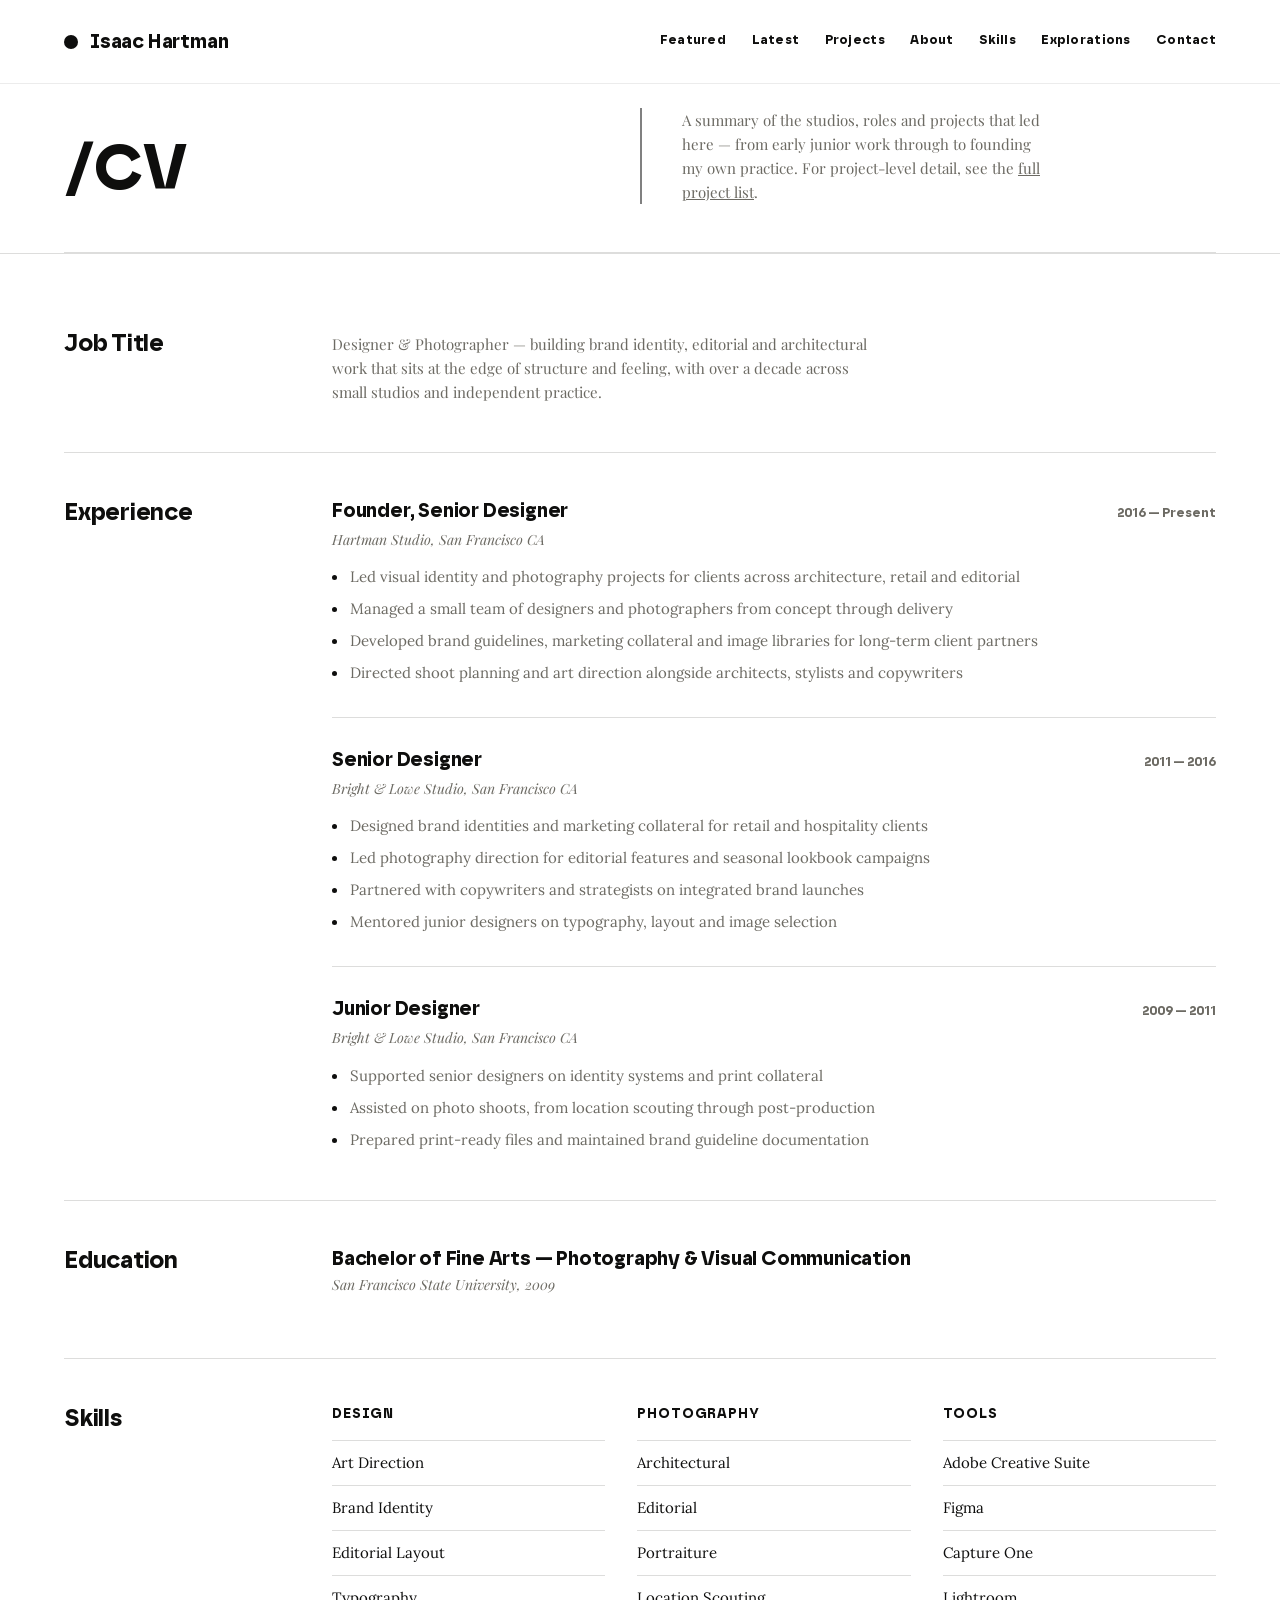
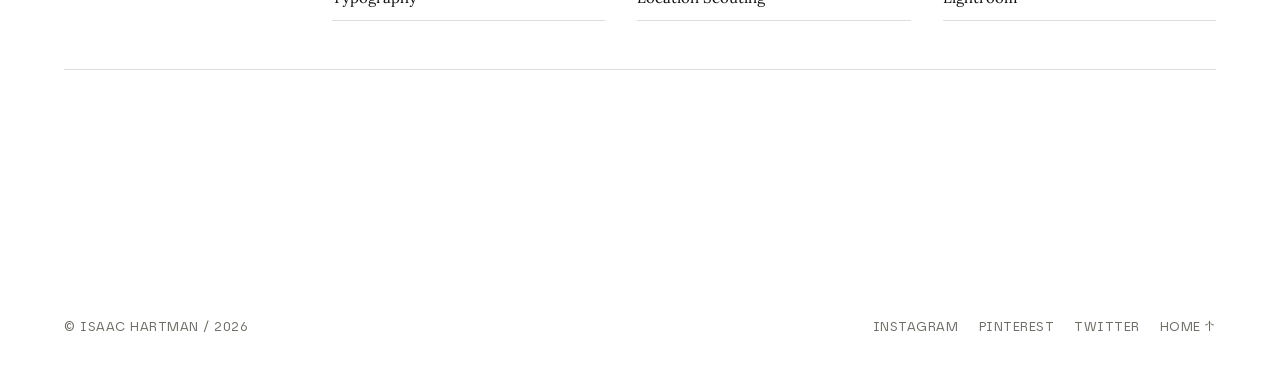
==== cv.html @ 75844e31 "Set paragraph text in Playfair Display Co-Authored-By: Claude Sonnet 5.5 <noreply@anthropic.com>" ====
<!DOCTYPE html>
<html lang="en">
<head>
<meta charset="UTF-8">
<meta name="viewport" content="width=device-width, initial-scale=1.0">
<title>CV — Isaac Hartman</title>
<meta name="description" content="Curriculum vitae of Isaac Hartman — designer & photographer.">

<!-- Body reader font: Lora (rounded classic serif) — see README to swap -->
<link rel="preconnect" href="https://fonts.googleapis.com">
<link rel="preconnect" href="https://fonts.gstatic.com" crossorigin>
<link href="https://fonts.googleapis.com/css2?family=Lora:ital,wght@0,400;0,500;0,600;1,400&family=Playfair+Display:ital,wght@0,400;0,500;0,600;0,700;1,400&display=swap" rel="stylesheet">

<link rel="stylesheet" href="css/style.css">
</head>
<body>

<!-- Cursor dot -->
<div class="cursor-dot" id="cursorDot"><span class="cursor-dot-inner"></span></div>

<!-- ============ NAV ============ -->
<header class="glass-nav" id="siteNav">
  <div class="nav-inner">
    <a href="index.html" class="nav-logo" id="navLogo" aria-label="Back to home">
      <span class="logo-mark" aria-hidden="true"></span>
      <span class="logo-state">
        <span class="logo-word" id="logoWord">Isaac Hartman</span>
        <span class="logo-section" id="logoSection" aria-hidden="true"></span>
      </span>
    </a>

    <button class="nav-toggle" id="navToggle" aria-label="Toggle menu" aria-expanded="false">
      <span></span><span></span><span></span>
    </button>

    <nav class="nav-links" id="navLinks">
      <a href="index.html#featured" class="nav-link">Featured</a>
      <a href="index.html#latest" class="nav-link">Latest</a>
      <a href="projects.html" class="nav-link">Projects</a>
      <a href="index.html#about" class="nav-link">About</a>
      <a href="index.html#skills" class="nav-link">Skills</a>
      <a href="index.html#explorations" class="nav-link">Explorations</a>
      <a href="#" class="nav-link nav-contact contact-trigger" id="contactTrigger">Contact</a>
    </nav>
  </div>
</header>

<main>

  <!-- ============ PAGE HEADER ============ -->
  <section class="section cv-header">
    <div class="projects-header-grid">
      <h1 class="reveal" style="--i:0">/CV</h1>
      <p class="reveal" style="--i:1">A summary of the studios, roles and projects that led here — from early junior work through to founding my own practice. For project-level detail, see the <a href="projects.html" style="text-decoration:underline;">full project list</a>.</p>
    </div>
  </section>

  <!-- ============ CV ROWS ============ -->
  <section class="section cv-list">

    <div class="cv-row reveal" style="--i:0">
      <h2 class="cv-row-label">Job Title</h2>
      <div class="cv-row-content">
        <p>Designer &amp; Photographer — building brand identity, editorial and architectural work that sits at the edge of structure and feeling, with over a decade across small studios and independent practice.</p>
      </div>
    </div>

    <div class="cv-row reveal" style="--i:1">
      <h2 class="cv-row-label">Experience</h2>
      <div class="cv-row-content">

        <div class="cv-job">
          <div class="cv-job-head">
            <h3>Founder, Senior Designer</h3>
            <span class="cv-job-date">2016 — Present</span>
          </div>
          <p class="cv-job-company">Hartman Studio, San Francisco CA</p>
          <ul class="cv-job-points">
            <li>Led visual identity and photography projects for clients across architecture, retail and editorial</li>
            <li>Managed a small team of designers and photographers from concept through delivery</li>
            <li>Developed brand guidelines, marketing collateral and image libraries for long-term client partners</li>
            <li>Directed shoot planning and art direction alongside architects, stylists and copywriters</li>
          </ul>
        </div>

        <div class="cv-job">
          <div class="cv-job-head">
            <h3>Senior Designer</h3>
            <span class="cv-job-date">2011 — 2016</span>
          </div>
          <p class="cv-job-company">Bright &amp; Lowe Studio, San Francisco CA</p>
          <ul class="cv-job-points">
            <li>Designed brand identities and marketing collateral for retail and hospitality clients</li>
            <li>Led photography direction for editorial features and seasonal lookbook campaigns</li>
            <li>Partnered with copywriters and strategists on integrated brand launches</li>
            <li>Mentored junior designers on typography, layout and image selection</li>
          </ul>
        </div>

        <div class="cv-job">
          <div class="cv-job-head">
            <h3>Junior Designer</h3>
            <span class="cv-job-date">2009 — 2011</span>
          </div>
          <p class="cv-job-company">Bright &amp; Lowe Studio, San Francisco CA</p>
          <ul class="cv-job-points">
            <li>Supported senior designers on identity systems and print collateral</li>
            <li>Assisted on photo shoots, from location scouting through post-production</li>
            <li>Prepared print-ready files and maintained brand guideline documentation</li>
          </ul>
        </div>

      </div>
    </div>

    <div class="cv-row reveal" style="--i:2">
      <h2 class="cv-row-label">Education</h2>
      <div class="cv-row-content">
        <div class="cv-edu">
          <h3>Bachelor of Fine Arts — Photography &amp; Visual Communication</h3>
          <p class="cv-job-company">San Francisco State University, 2009</p>
        </div>
      </div>
    </div>

    <div class="cv-row reveal" style="--i:3">
      <h2 class="cv-row-label">Skills</h2>
      <div class="cv-row-content">
        <div class="cv-skills-grid">
          <div class="skill-group">
            <h4>Design</h4>
            <ul class="skill-tags">
              <li>Art Direction</li>
              <li>Brand Identity</li>
              <li>Editorial Layout</li>
              <li>Typography</li>
            </ul>
          </div>
          <div class="skill-group">
            <h4>Photography</h4>
            <ul class="skill-tags">
              <li>Architectural</li>
              <li>Editorial</li>
              <li>Portraiture</li>
              <li>Location Scouting</li>
            </ul>
          </div>
          <div class="skill-group">
            <h4>Tools</h4>
            <ul class="skill-tags">
              <li>Adobe Creative Suite</li>
              <li>Figma</li>
              <li>Capture One</li>
              <li>Lightroom</li>
            </ul>
          </div>
        </div>
      </div>
    </div>

  </section>

</main>

<!-- ============ FOOTER ============ -->
<footer class="site-footer">
  <div class="footer-row">
    <span>© Isaac Hartman / 2026</span>
    <div class="footer-links">
      <a href="#" target="_blank" rel="noopener">Instagram</a>
      <a href="#" target="_blank" rel="noopener">Pinterest</a>
      <a href="#" target="_blank" rel="noopener">Twitter</a>
      <a href="index.html">Home ↑</a>
    </div>
  </div>
</footer>

<!-- ============ CONTACT MODAL ============ -->
<div class="modal-overlay" id="contactModal" aria-hidden="true">
  <div class="modal" role="dialog" aria-modal="true" aria-labelledby="contactModalTitle">
    <button class="modal-close" id="contactModalClose" aria-label="Close contact form">×</button>
    <p class="tag">Contact</p>
    <h2 id="contactModalTitle">Let's start something.</h2>
    <form id="contactForm" action="#" method="post">
      <div class="form-row">
        <label for="cf-name">Name</label>
        <input type="text" id="cf-name" name="name" required>
      </div>
      <div class="form-row">
        <label for="cf-email">Email</label>
        <input type="email" id="cf-email" name="email" required>
      </div>
      <div class="form-row">
        <label for="cf-message">Message</label>
        <textarea id="cf-message" name="message" rows="4" required></textarea>
      </div>
      <button type="submit" class="btn btn-primary btn-full">Send Message</button>
      <p class="form-note" id="formNote"></p>
    </form>
  </div>
</div>

<!-- ============ PROJECT LIGHTBOX MODAL ============ -->
<div class="modal-overlay" id="projectModal" aria-hidden="true">
  <div class="modal modal-project" role="dialog" aria-modal="true" aria-labelledby="projectModalTitle">
    <button class="modal-close" id="projectModalClose" aria-label="Close project view">×</button>
    <div class="modal-project-grid">
      <div class="modal-project-media">
        <img id="pmImage" src="" alt="">
      </div>
      <div class="modal-project-info">
        <h2 id="projectModalTitle"></h2>
        <p class="tag">Info</p>
        <p><strong>Project Date:</strong> <span id="pmDate"></span></p>
        <p><strong>Category:</strong> <span id="pmCategory"></span></p>
        <p class="tag">Description</p>
        <p id="pmDescription"></p>
        <p class="tag" id="pmDeliverablesTag">Deliverables</p>
        <ul id="pmDeliverables"></ul>
      </div>
    </div>
  </div>
</div>

<script src="js/main.js"></script>
</body>
</html>
---- css/style.css ----
/* =========================================================
   FONTS
   ---------------------------------------------------------
   Heading font: Safiro (assets/fonts/) — five static weights,
   each with an italic. Body font: Lora (Google Fonts) — a
   rounded classic serif built for long-form reading. Swap the
   <link> in index.html and the --font-body variable below if
   you'd rather use something else (Source Serif 4, Fraunces,
   Spectral, etc.)
   ========================================================= */

@font-face {
  font-family: 'Safiro';
  src: url('../assets/fonts/safiro-regular-webfont.woff2') format('woff2'),
       url('../assets/fonts/safiro-regular-webfont.woff') format('woff');
  font-weight: 400;
  font-style: normal;
  font-display: swap;
}
@font-face {
  font-family: 'Safiro';
  src: url('../assets/fonts/safiro-regularitalic-webfont.woff2') format('woff2'),
       url('../assets/fonts/safiro-regularitalic-webfont.woff') format('woff');
  font-weight: 400;
  font-style: italic;
  font-display: swap;
}
@font-face {
  font-family: 'Safiro';
  src: url('../assets/fonts/safiro-medium-webfont.woff2') format('woff2'),
       url('../assets/fonts/safiro-medium-webfont.woff') format('woff');
  font-weight: 500;
  font-style: normal;
  font-display: swap;
}
@font-face {
  font-family: 'Safiro';
  src: url('../assets/fonts/safiro-mediumitalic-webfont.woff2') format('woff2'),
       url('../assets/fonts/safiro-mediumitalic-webfont.woff') format('woff');
  font-weight: 500;
  font-style: italic;
  font-display: swap;
}
@font-face {
  font-family: 'Safiro';
  src: url('../assets/fonts/safiro-semibold-webfont.woff2') format('woff2'),
       url('../assets/fonts/safiro-semibold-webfont.woff') format('woff');
  font-weight: 600;
  font-style: normal;
  font-display: swap;
}
@font-face {
  font-family: 'Safiro';
  src: url('../assets/fonts/safiro-semibolditalic-webfont.woff2') format('woff2'),
       url('../assets/fonts/safiro-semibolditalic-webfont.woff') format('woff');
  font-weight: 600;
  font-style: italic;
  font-display: swap;
}
@font-face {
  font-family: 'Safiro';
  src: url('../assets/fonts/safiro-bold-webfont.woff2') format('woff2'),
       url('../assets/fonts/safiro-bold-webfont.woff') format('woff');
  font-weight: 700;
  font-style: normal;
  font-display: swap;
}
@font-face {
  font-family: 'Safiro';
  src: url('../assets/fonts/safiro-bolditalic-webfont.woff2') format('woff2'),
       url('../assets/fonts/safiro-bolditalic-webfont.woff') format('woff');
  font-weight: 700;
  font-style: italic;
  font-display: swap;
}

:root {
  --font-head: 'Safiro', 'Helvetica Neue', Helvetica, Arial, sans-serif;
  --font-body: 'Lora', Georgia, 'Times New Roman', serif;
  --font-p: 'Playfair Display', Georgia, 'Times New Roman', serif;

  --ink: #0e0e0d;
  --paper: #ffffff;
  --paper-2: #ffffff;
  --line: rgba(14, 14, 13, 0.14);
  --line-strong: rgba(14, 14, 13, 0.35);
  --muted: #6c6a63;

  --nav-h: 84px;
  --ease: cubic-bezier(0.65, 0, 0.35, 1);
  --ease-reveal: cubic-bezier(0.16, 1, 0.3, 1); /* slow, decelerated settle */
  --gutter: clamp(20px, 5vw, 64px);

  color-scheme: light;
}

/* =========================================================
   RESET
   ========================================================= */
* { box-sizing: border-box; }
html { scroll-behavior: auto; } /* JS drives smooth-scroll easing */
body {
  margin: 0;
  overflow-x: hidden; /* guards against the full-bleed section dividers below */
  background: var(--paper);
  color: var(--ink);
  font-family: var(--font-body);
  font-size: 17px;
  line-height: 1.6;
  -webkit-font-smoothing: antialiased;
}
img { display: block; max-width: 100%; height: auto; }
a { color: inherit; text-decoration: none; }
ul { margin: 0; padding: 0; list-style: none; }
h1, h2, h3, h4, h5, h6 {
  font-family: var(--font-head);
  font-weight: 700;
  letter-spacing: -0.01em;
  line-height: 1.05;
  margin: 0;
  text-wrap: balance;
}
p { margin: 0; }
/* Every paragraph reads in Playfair Display, including the small uppercase label paragraphs. */
p, p.meta, p.tag, .modal-project-info p strong { font-family: var(--font-p); }
button { font-family: inherit; cursor: pointer; }
input, textarea { font-family: var(--font-body); }

.section {
  padding: 30px var(--gutter) clamp(64px, 10vw, 140px);
  max-width: 1400px;
  margin: 0 auto;
}
.section-head { margin-bottom: clamp(28px, 4vw, 48px); }

/* Homepage sections are separated by a full-width hairline (same color and
   weight as the rules between projects on projects.html), drawn by a
   viewport-wide pseudo-element so it lines up with the full-bleed section
   backgrounds. Scoped to .home so inner pages keep their own spacing. */
.home main > .section:not(#hero) {
  position: relative;
  padding-top: clamp(40px, 5vw, 64px);
}
.home .site-footer { position: relative; }
.home main > .section:not(#hero)::before,
.home .site-footer::before {
  content: '';
  position: absolute;
  top: 0;
  left: 50%;
  width: 100vw;
  height: 0;
  transform: translateX(-50%);
  border-top: 1px solid var(--line);
}

/* Grey bands (Featured, About, Explorations) — full-bleed behind the column. */
#featured::after, #about::after, #explorations::after {
  content: '';
  position: absolute;
  top: 0; bottom: 0;
  left: 50%;
  width: 100vw;
  transform: translateX(-50%);
  background: #f1f1f1;
  z-index: -1;
}

.tag {
  display: inline-block;
  font-family: var(--font-head);
  font-size: 11px;
  font-weight: 700;
  letter-spacing: 0.08em;
  text-transform: uppercase;
  background: var(--ink);
  color: var(--paper);
  padding: 5px 10px;
}

.eyebrow {
  font-family: var(--font-head);
  font-size: 12px;
  font-weight: 700;
  letter-spacing: 0.12em;
  text-transform: uppercase;
  opacity: 0.85;
}

.meta { font-size: 13px; text-transform: uppercase; letter-spacing: 0.06em; color: var(--muted); font-family: var(--font-head); font-weight: 700; margin-bottom: 10px; }

hr, .rule { border: none; border-top: 1px solid var(--line); }

/* =========================================================
   BUTTONS
   ========================================================= */
.btn {
  display: inline-flex;
  align-items: center;
  justify-content: center;
  gap: 8px;
  padding: 14px 26px;
  font-family: var(--font-head);
  font-size: 13px;
  font-weight: 700;
  letter-spacing: 0.06em;
  text-transform: uppercase;
  border: 1px solid var(--ink);
  transition: background 0.3s var(--ease), color 0.3s var(--ease), border-color 0.3s var(--ease);
}
.btn-primary { background: var(--ink); color: var(--paper); }
.btn-primary:hover { background: transparent; color: var(--ink); }
.btn-outline { background: transparent; color: var(--ink); }
.btn-outline:hover { background: var(--ink); color: var(--paper); }
.btn-full { width: 100%; margin-top: 20px; }

/* =========================================================
   CURSOR DOT
   ---------------------------------------------------------
   Tracks the pointer 1:1 (no lag/trail) over any .hover-img
   element. Position lives on the outer element (no transition,
   so it never lags); the fade/scale-in on activation lives on
   the inner element so it doesn't touch position tracking.
   ========================================================= */
.cursor-dot {
  position: fixed;
  top: 0; left: 0;
  width: 0; height: 0;
  pointer-events: none;
  z-index: 9999;
}
.cursor-dot-inner {
  position: absolute;
  top: -15px; left: -15px;
  width: 30px; height: 30px;
  border-radius: 50%;
  background: rgba(14, 14, 13, 0.85);
  opacity: 0;
  transform: scale(0.6);
  transition: opacity 0.2s var(--ease), transform 0.2s var(--ease);
}
.cursor-dot.active .cursor-dot-inner { opacity: 1; transform: scale(1); }
.cursor-trail-dot {
  position: fixed;
  top: -15px; left: -15px;
  width: 30px; height: 30px;
  border-radius: 50%;
  background: rgb(14, 14, 13);
  opacity: 0;
  pointer-events: none;
  z-index: 9998;
  transition: opacity 0.25s var(--ease);
}
@media (hover: none) { .cursor-dot, .cursor-trail-dot { display: none; } }

/* =========================================================
   SCROLL REVEAL
   ---------------------------------------------------------
   A soft fade + slide-up applied to content as it enters the
   viewport (see the IntersectionObserver in main.js). Kept
   slow and understated on purpose — a quick snap reads cheap,
   a slow settle reads considered. Elements carry an --i custom
   property in their HTML (0, 1, 2…) to stagger siblings within
   the same group; plain elements just default to 0.
   ========================================================= */
.reveal {
  opacity: 0;
  transform: translateY(32px);
  transition: opacity 1s var(--ease-reveal), transform 1s var(--ease-reveal);
  transition-delay: calc(var(--i, 0) * 110ms);
  will-change: opacity, transform;
}
.reveal.is-visible { opacity: 1; transform: translateY(0); }

@media (prefers-reduced-motion: reduce) {
  .reveal { opacity: 1; transform: none; transition: none; }
}

/* =========================================================
   MONOTONE -> COLOR IMAGE HOVER
   ========================================================= */
.hover-img { position: relative; overflow: hidden; cursor: none; }
.hover-img img {
  width: 100%; height: 100%;
  object-fit: cover;
  filter: grayscale(1) contrast(1.02);
  transform: scale(1.001);
  transition: filter 0.6s var(--ease), transform 0.6s var(--ease);
}
.hover-img:hover img { filter: grayscale(0); transform: scale(1.04); }
/* Touch screens have no hover: an image turns to color while it sits in the
   middle band of the screen (.in-view is toggled by main.js). */
@media (hover: none) {
  .hover-img { cursor: auto; }
  .hover-img.in-view img { filter: grayscale(0); transform: scale(1.04); }
}

/* =========================================================
   NAV — glassy / blurred
   ========================================================= */
.glass-nav {
  position: fixed;
  top: 0; left: 0; right: 0;
  z-index: 1000;
  height: var(--nav-h);
  background: rgba(255, 255, 255, 0.7);
  backdrop-filter: blur(14px) saturate(160%);
  -webkit-backdrop-filter: blur(14px) saturate(160%);
  border-bottom: 1px solid rgba(14, 14, 13, 0.08);
}
.nav-inner {
  max-width: 1400px;
  margin: 0 auto;
  height: 100%;
  padding: 0 var(--gutter);
  display: flex;
  align-items: center;
  justify-content: space-between;
  gap: 24px;
}

.nav-logo { display: flex; align-items: center; gap: 12px; flex-shrink: 0; }
.logo-mark {
  width: 14px; height: 14px;
  border-radius: 50%;
  background: currentColor;
  flex-shrink: 0;
}
.logo-state { display: grid; height: 20px; overflow: hidden; min-width: 150px; }
.logo-word, .logo-section {
  grid-area: 1 / 1;
  white-space: nowrap;
  font-family: var(--font-head);
  font-weight: 700;
  font-size: 20px;
  line-height: 20px;
  letter-spacing: -0.01em;
  transition: transform 0.5s var(--ease), opacity 0.5s var(--ease);
}
.logo-section { transform: translateY(100%); opacity: 0; }
.logo-word.is-hidden { transform: translateY(-100%); opacity: 0; }
.logo-section.is-visible { transform: translateY(0); opacity: 1; }

.nav-links { display: flex; align-items: center; gap: clamp(16px, 2vw, 30px); }
.nav-link {
  font-family: var(--font-head);
  font-size: 13px;
  font-weight: 700;
  letter-spacing: 0.02em;
  position: relative;
  padding: 4px 0;
}
.nav-link::after {
  content: '';
  position: absolute;
  left: 0; bottom: -2px;
  width: 100%; height: 1px;
  background: currentColor;
  transform: scaleX(0);
  transform-origin: right;
  transition: transform 0.35s var(--ease);
}
.nav-link:hover::after { transform: scaleX(1); transform-origin: left; }

.nav-toggle {
  display: none;
  flex-direction: column;
  gap: 5px;
  background: none;
  border: none;
  padding: 8px;
}
.nav-toggle span { width: 22px; height: 2px; background: currentColor; transition: transform 0.3s var(--ease), opacity 0.3s var(--ease); }

/* =========================================================
   HERO
   ========================================================= */
.hero {
  padding-top: calc(var(--nav-h) + 24px);
  padding-bottom: 0;
  margin-bottom: 80px;
}
.hero-head {
  display: grid;
  grid-template-columns: 1fr 1fr;
  gap: 24px 0;
  align-items: start;
  margin-bottom: clamp(12px, 1.6vw, 20px);
}
.hero-title {
  font-size: clamp(2.6rem, 6vw, 5.5rem);
  line-height: 0.95;
  letter-spacing: -0.03em;
  margin-top: 10px;
}
.hero-intro { padding-top: clamp(12px, 2.4vw, 36px); }
.hero-sub {
  padding-left: 40px;
  color: var(--muted);
  font-size: 15px;
  max-width: 46ch;
  border-left: 2px solid gray;
}
.hero-figure { height: 470px; }

/* =========================================================
   FEATURED PROJECT
   ========================================================= */
.featured-card {
  display: grid;
  grid-template-columns: 1.1fr 1fr;
  gap: clamp(24px, 4vw, 56px);
  align-items: center;
}
.featured-media { aspect-ratio: 4 / 3; }
.featured-info h3 { font-size: clamp(1.4rem, 2.4vw, 2rem); font-weight: 600; line-height: 1.3; margin-bottom: 20px; }
.featured-copy { color: var(--muted); font-size: 15px; max-width: 46ch; margin-bottom: 24px; }
.link-arrow { font-family: var(--font-head); font-weight: 700; font-size: 13px; letter-spacing: 0.03em; }

/* =========================================================
   LATEST PROJECTS
   ========================================================= */
.project-list { border-top: 1px solid var(--line); }
.project-row {
  display: grid;
  grid-template-columns: 200px 1fr auto;
  align-items: center;
  gap: 20px;
  padding: 22px 0;
  border-bottom: 1px solid var(--line);
  transition: padding-left 0.35s var(--ease);
}
.project-row:hover { padding-left: 12px; }
.project-thumb { width: 200px; aspect-ratio: 4/3; }
.project-name { font-family: var(--font-head); font-size: clamp(1.4rem, 3vw, 2.1rem); font-weight: 700; }
.project-meta { display: flex; flex-direction: column; align-items: flex-end; gap: 2px; text-align: right; }
.project-cat { font-family: var(--font-head); font-size: 11px; text-transform: uppercase; letter-spacing: 0.06em; color: var(--muted); }
.project-date { font-family: var(--font-head); font-weight: 700; font-size: 14px; }

/* =========================================================
   ALL PROJECTS PAGE (projects.html)
   ========================================================= */
.projects-header {
  /* This is the first section on a hero-less page, so — unlike every
     other section, which either follows the hero or scrolls past a
     fixed nav that's already been cleared — it needs its own top
     clearance against the fixed nav instead of the shared .section
     top padding. */
  padding-top: calc(var(--nav-h) + 24px);
  padding-bottom: 0;
}
.projects-header-grid {
  display: grid;
  grid-template-columns: 1fr 1fr;
  align-items: end;
  gap: 20px 0;
  border-bottom: 1px solid var(--line);
  padding-bottom: clamp(28px, 4vw, 48px);
}
.projects-header-grid h1 {
  font-size: clamp(2.4rem, 6vw, 4rem);
}
.projects-header-grid p {
  padding-left: 40px;
  color: var(--muted);
  font-size: 15px;
  max-width: 46ch;
  border-left: 2px solid gray;
}

.project-entry {
  display: block;
  padding: clamp(28px, 4vw, 48px) 0;
  border-bottom: 1px solid var(--line);
}
.project-entry:first-of-type { padding-top: clamp(28px, 4vw, 48px); }
.project-entry-head {
  display: flex;
  justify-content: space-between;
  align-items: baseline;
  gap: 24px;
  margin-bottom: 24px;
}
.project-entry-title { font-size: clamp(1.8rem, 4vw, 3rem); }
.project-entry-media { height: 540px; }

/* =========================================================
   ABOUT
   ========================================================= */
.about-grid {
  display: flex;
  flex-direction: column;
  gap: clamp(28px, 4vw, 48px);
  border-top: 1px solid var(--line);
  padding-top: clamp(28px, 4vw, 48px);
}
/* Top row (headline + photo) and bottom row (the two paragraphs) are
   independent layouts on purpose — the photo's fixed width must not
   dictate how the paragraph columns below are split. */
.about-top {
  display: flex;
  align-items: flex-start;
  gap: 48px;
}
.about-intro { flex: 1; }
.about-intro h3 {
  font-family: var(--font-head);
  font-weight: 600;
  font-size: clamp(1.4rem, 2.4vw, 2rem);
  line-height: 1.3;
  letter-spacing: -0.01em;
}
.about-photo { width: 200px; height: 150px; }
.about-photo img { width: 100%; height: 100%; object-fit: cover; filter: grayscale(1) contrast(1.02); }
.about-bottom {
  display: grid;
  grid-template-columns: 1fr 1fr;
  gap: 48px;
}
.about-copy p { color: var(--muted); font-size: 15px; }

/* =========================================================
   CREATIVE EXPLORATIONS
   ========================================================= */
.explorations-grid { display: grid; grid-template-columns: 1fr 320px; gap: 48px; align-items: center; }
.explore-gallery { display: grid; grid-template-columns: repeat(4, 1fr); gap: 10px; }
.explore-gallery > div { aspect-ratio: 3/4; }
.exploration-copy h3 { font-size: clamp(1.6rem, 3vw, 2.2rem); margin-bottom: 16px; }
.exploration-copy p { color: var(--muted); margin-bottom: 22px; }

/* =========================================================
   FAQ
   ========================================================= */
.faq-layout { display: grid; grid-template-columns: 320px 1fr; gap: 48px; border-top: 1px solid var(--line); padding-top: clamp(28px, 4vw, 48px); }
.faq-intro { font-size: clamp(1.2rem, 2vw, 1.5rem); font-weight: 500; }
.faq-item { border-bottom: 1px solid var(--line); padding: 20px 0; }
.faq-item summary {
  display: flex;
  justify-content: space-between;
  align-items: center;
  cursor: pointer;
  font-family: var(--font-head);
  font-weight: 700;
  font-size: 16px;
  list-style: none;
}
.faq-item summary::-webkit-details-marker { display: none; }
.faq-icon { position: relative; width: 16px; height: 16px; flex-shrink: 0; }
.faq-icon::before, .faq-icon::after { content: ''; position: absolute; background: var(--ink); top: 50%; left: 50%; transform: translate(-50%, -50%); }
.faq-icon::before { width: 14px; height: 1.5px; }
.faq-icon::after { width: 1.5px; height: 14px; transition: transform 0.3s var(--ease); }
.faq-item[open] .faq-icon::after { transform: translate(-50%, -50%) rotate(90deg) scaleY(0); }
.faq-item p { margin-top: 14px; color: var(--muted); max-width: 60ch; }

/* =========================================================
   SKILLS
   ========================================================= */
.skills-grid { display: grid; grid-template-columns: repeat(3, 1fr); gap: 32px; border-top: 1px solid var(--line); padding-top: clamp(28px, 4vw, 48px); }
.skill-group h4 { font-size: 14px; text-transform: uppercase; letter-spacing: 0.06em; margin-bottom: 18px; }
.skill-tags li {
  font-family: var(--font-body);
  font-size: 15px;
  padding: 10px 0;
  border-top: 1px solid var(--line);
}
.skill-tags li:last-child { border-bottom: 1px solid var(--line); }

/* =========================================================
   CV PAGE (cv.html)
   ========================================================= */
.projects-header, .cv-header { padding-top: calc(var(--nav-h) + 24px); padding-bottom: 0; }

.cv-list { border-top: 1px solid var(--line); }
.cv-row {
  display: grid;
  grid-template-columns: 220px 1fr;
  gap: 48px;
  padding: clamp(28px, 4vw, 48px) 0;
  border-bottom: 1px solid var(--line);
}
.cv-row-label { font-size: clamp(1.2rem, 2vw, 1.5rem); }
.cv-row-content > p { color: var(--muted); font-size: 15px; max-width: 60ch; }

.cv-job + .cv-job { margin-top: 32px; padding-top: 32px; border-top: 1px solid var(--line); }
.cv-job-head { display: flex; justify-content: space-between; align-items: baseline; gap: 16px; flex-wrap: wrap; }
.cv-job-head h3 { font-size: clamp(1.05rem, 1.6vw, 1.25rem); }
.cv-job-date { font-family: var(--font-head); font-weight: 700; font-size: 13px; color: var(--muted); white-space: nowrap; }
.cv-job-company { font-size: 14px; color: var(--muted); font-style: italic; margin: 4px 0 14px; }
.cv-job-points { display: flex; flex-direction: column; gap: 8px; }
.cv-job-points li { position: relative; padding-left: 18px; color: var(--muted); font-size: 15px; }
.cv-job-points li::before { content: ''; position: absolute; left: 0; top: 10px; width: 5px; height: 5px; border-radius: 50%; background: var(--ink); }

.cv-edu + .cv-edu { margin-top: 24px; }
.cv-edu h3 { font-size: clamp(1.05rem, 1.6vw, 1.25rem); margin-bottom: 4px; }

.cv-skills-grid { display: grid; grid-template-columns: repeat(3, 1fr); gap: 32px; }

/* =========================================================
   FOOTER
   ========================================================= */
.site-footer { padding: clamp(60px, 10vw, 120px) var(--gutter) 40px; max-width: 1400px; margin: 0 auto; }
.footer-email {
  display: block;
  font-family: var(--font-head);
  font-weight: 700;
  font-size: clamp(1.8rem, 7.2vw, 4.5rem); /* 10% smaller than the previous clamp(2rem, 8vw, 5rem) */
  letter-spacing: -0.02em;
  border-top: 1px solid var(--line);
  border-bottom: 1px solid var(--line);
  padding: 0.3em 0;
  margin-bottom: 24px;
  word-break: break-word;
}
.footer-row { display: flex; justify-content: space-between; align-items: center; flex-wrap: wrap; gap: 12px; font-size: 13px; color: var(--muted); font-family: var(--font-head); text-transform: uppercase; letter-spacing: 0.04em; }
.footer-links { display: flex; gap: 20px; }
.footer-links a:hover { color: var(--ink); }

/* =========================================================
   MODALS
   ========================================================= */
.modal-overlay {
  position: fixed; inset: 0;
  z-index: 2000;
  background: rgba(14, 14, 13, 0.55);
  backdrop-filter: blur(6px);
  -webkit-backdrop-filter: blur(6px);
  display: flex;
  align-items: center;
  justify-content: center;
  padding: 24px;
  opacity: 0;
  pointer-events: none;
  transition: opacity 0.35s var(--ease);
}
.modal-overlay.is-open { opacity: 1; pointer-events: auto; }
.modal {
  position: relative;
  background: var(--paper-2);
  width: 100%;
  max-width: 480px;
  max-height: 88vh;
  overflow-y: auto;
  padding: clamp(28px, 5vw, 44px);
  transform: translateY(24px) scale(0.98);
  transition: transform 0.4s var(--ease);
}
.modal-overlay.is-open .modal { transform: translateY(0) scale(1); }
.modal h2 { font-size: clamp(1.6rem, 3vw, 2.1rem); margin: 10px 0 24px; }
.modal-close {
  position: absolute; top: 18px; right: 18px;
  width: 36px; height: 36px;
  border: 1px solid var(--line-strong);
  background: transparent;
  font-size: 20px;
  line-height: 1;
  display: flex; align-items: center; justify-content: center;
  transition: background 0.25s var(--ease), color 0.25s var(--ease);
}
.modal-close:hover { background: var(--ink); color: var(--paper); }

.form-row { margin-bottom: 18px; }
.form-row label { display: block; font-family: var(--font-head); font-size: 12px; font-weight: 700; text-transform: uppercase; letter-spacing: 0.06em; margin-bottom: 8px; }
.form-row input, .form-row textarea {
  width: 100%;
  border: none;
  border-bottom: 1px solid var(--line-strong);
  background: transparent;
  padding: 10px 2px;
  font-size: 15px;
  resize: vertical;
  transition: border-color 0.25s var(--ease);
}
.form-row input:focus, .form-row textarea:focus { outline: none; border-color: var(--ink); }
.hp { position: absolute; left: -9999px; }
.form-note { margin-top: 14px; font-size: 13px; color: var(--muted); min-height: 1.2em; }

.modal-project { max-width: 920px; padding: 0; }
.modal-project-grid { display: grid; grid-template-columns: 1.2fr 1fr; }
.modal-project-media { aspect-ratio: 4/3; overflow: hidden; }
.modal-project-media img { width: 100%; height: 100%; object-fit: cover; }
.modal-project-info { padding: clamp(28px, 4vw, 44px); }
.modal-project-info h2 { margin-bottom: 22px; }
.modal-project-info .tag { margin-top: 20px; margin-bottom: 10px; }
.modal-project-info .tag:first-of-type { margin-top: 0; }
.modal-project-info p { color: var(--muted); font-size: 15px; }
.modal-project-info strong { color: var(--ink); font-family: var(--font-head); font-weight: 700; font-size: 13px; text-transform: uppercase; letter-spacing: 0.03em; }
.modal-project-info ul { margin-top: 6px; }
.modal-project-info ul li { padding: 6px 0; border-top: 1px solid var(--line); color: var(--muted); font-size: 15px; }
.modal-project-info ul li:last-child { border-bottom: 1px solid var(--line); }

/* =========================================================
   RESPONSIVE
   ========================================================= */
@media (max-width: 900px) {
  .featured-card { grid-template-columns: 1fr; }
  .about-top { flex-direction: column-reverse; gap: 24px; }
  .about-photo { width: 140px; }
  .about-bottom { grid-template-columns: 1fr; gap: 24px; }
  .explorations-grid { grid-template-columns: 1fr; }
  .explore-gallery { grid-template-columns: repeat(4, 1fr); }
  .faq-layout { grid-template-columns: 1fr; }
  .cv-skills-grid { grid-template-columns: repeat(2, 1fr); }
  .modal-project-grid { grid-template-columns: 1fr; }
  .projects-header-grid { grid-template-columns: 1fr; }
  .project-entry-head { flex-direction: column; align-items: flex-start; gap: 8px; }
  .project-entry-head .project-meta { flex-direction: row; align-items: baseline; gap: 8px; text-align: left; }
  .cv-row { grid-template-columns: 1fr; gap: 14px; }
  .cv-job-head { flex-direction: column; align-items: flex-start; gap: 4px; }
}

@media (max-width: 720px) {
  .nav-toggle { display: flex; }
  .nav-links {
    position: fixed;
    top: var(--nav-h); left: 0; right: 0;
    background: var(--paper);
    color: var(--ink);
    flex-direction: column;
    align-items: flex-start;
    gap: 0;
    padding: 10px var(--gutter) 30px;
    transform: translateY(-8px);
    opacity: 0;
    pointer-events: none;
    transition: opacity 0.3s var(--ease), transform 0.3s var(--ease);
    border-bottom: 1px solid var(--line);
  }
  .nav-links.is-open { opacity: 1; pointer-events: auto; transform: translateY(0); }
  .nav-link { width: 100%; padding: 14px 0; border-bottom: 1px solid var(--line); }
  .project-row { grid-template-columns: 125px 1fr; }
  .project-thumb { width: 125px; }
  .project-meta { display: none; }
  .skills-grid { grid-template-columns: 1fr; }
  .hero-head { grid-template-columns: 1fr; }
}
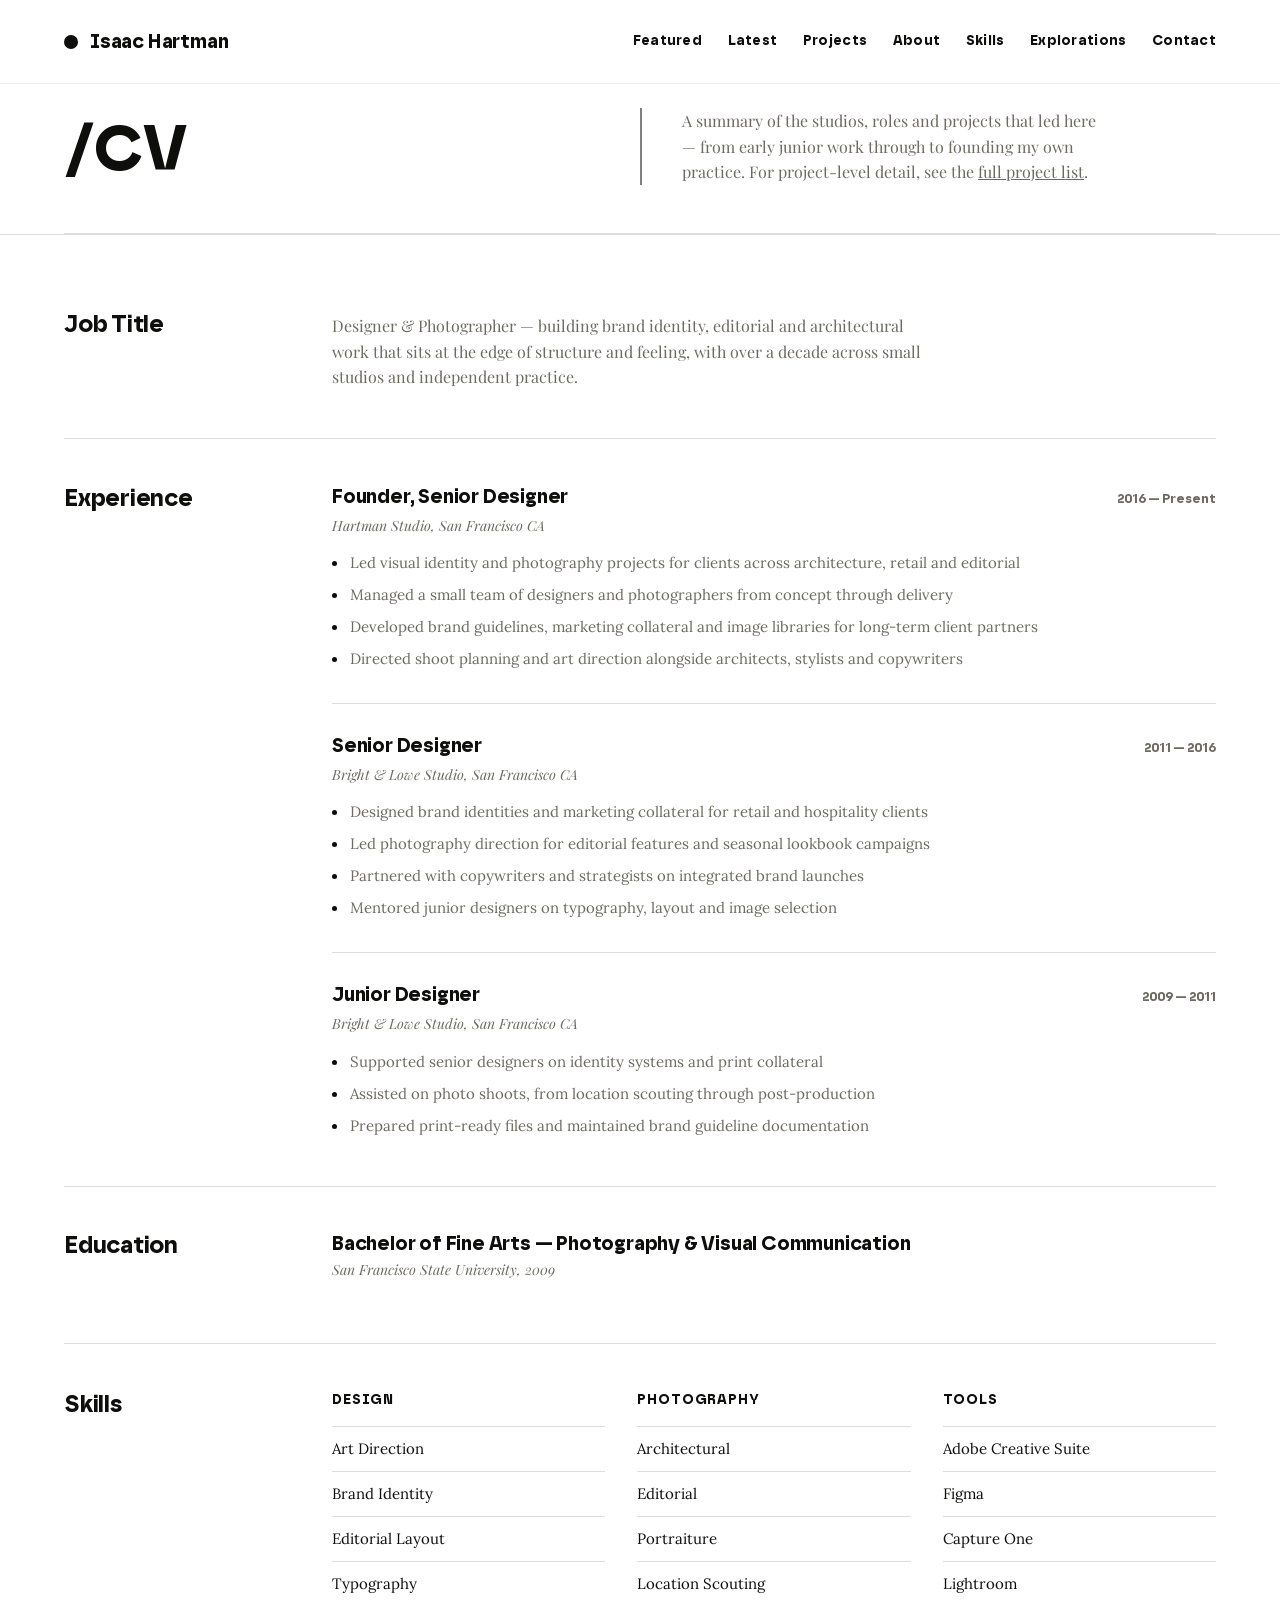
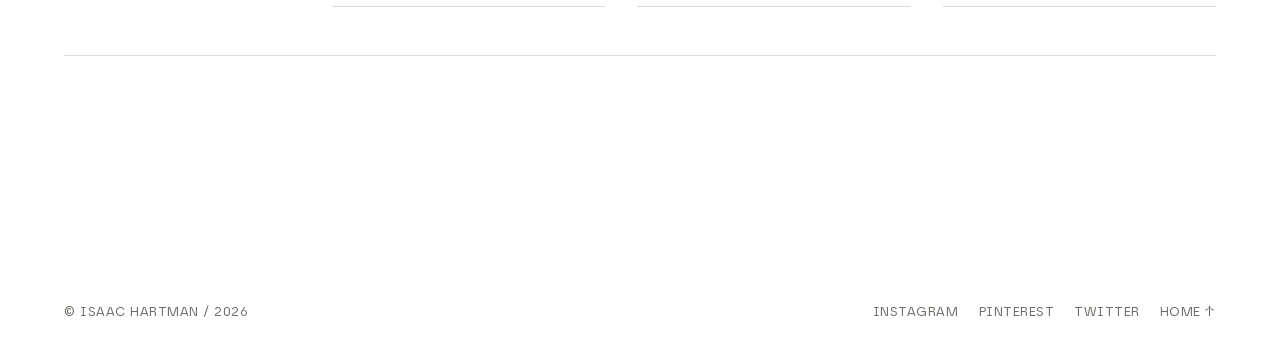
==== commit 63e0ef95: "Add website link and a first gallery image to the Ocean Export modal Projects can now carry an optio" ====
--- a/cv.html
+++ b/cv.html
@@ -217,6 +217,7 @@
         <p id="pmDescription"></p>
         <p class="tag" id="pmDeliverablesTag">Deliverables</p>
         <ul id="pmDeliverables"></ul>
+        <a class="link-arrow pm-link" id="pmLink" href="#" target="_blank" rel="noopener noreferrer" hidden>Visit website →</a>
       </div>
     </div>
   </div>
--- a/css/style.css
+++ b/css/style.css
@@ -344,7 +344,7 @@
 .nav-links { display: flex; align-items: center; gap: clamp(16px, 2vw, 30px); }
 .nav-link {
   font-family: var(--font-head);
-  font-size: 13px;
+  font-size: 14px;
   font-weight: 700;
   letter-spacing: 0.02em;
   position: relative;
@@ -397,7 +397,7 @@
 .hero-sub {
   padding-left: 40px;
   color: var(--muted);
-  font-size: 15px;
+  font-size: 16px;
   max-width: 46ch;
   border-left: 2px solid gray;
 }
@@ -414,7 +414,7 @@
 }
 .featured-media { aspect-ratio: 4 / 3; }
 .featured-info h3 { font-size: clamp(1.4rem, 2.4vw, 2rem); font-weight: 600; line-height: 1.3; margin-bottom: 20px; }
-.featured-copy { color: var(--muted); font-size: 15px; max-width: 46ch; margin-bottom: 24px; }
+.featured-copy { color: var(--muted); font-size: 16px; max-width: 46ch; margin-bottom: 24px; }
 .link-arrow { font-family: var(--font-head); font-weight: 700; font-size: 13px; letter-spacing: 0.03em; }
 
 /* =========================================================
@@ -463,7 +463,7 @@
 .projects-header-grid p {
   padding-left: 40px;
   color: var(--muted);
-  font-size: 15px;
+  font-size: 16px;
   max-width: 46ch;
   border-left: 2px solid gray;
 }
@@ -517,7 +517,7 @@
   grid-template-columns: 1fr 1fr;
   gap: 48px;
 }
-.about-copy p { color: var(--muted); font-size: 15px; }
+.about-copy p { color: var(--muted); font-size: 16px; }
 
 /* =========================================================
    CREATIVE EXPLORATIONS
@@ -550,7 +550,7 @@
 .faq-icon::before { width: 14px; height: 1.5px; }
 .faq-icon::after { width: 1.5px; height: 14px; transition: transform 0.3s var(--ease); }
 .faq-item[open] .faq-icon::after { transform: translate(-50%, -50%) rotate(90deg) scaleY(0); }
-.faq-item p { margin-top: 14px; color: var(--muted); max-width: 60ch; }
+.faq-item p { margin-top: 14px; color: var(--muted); font-size: 16px; max-width: 60ch; }
 
 /* =========================================================
    SKILLS
@@ -579,7 +579,7 @@
   border-bottom: 1px solid var(--line);
 }
 .cv-row-label { font-size: clamp(1.2rem, 2vw, 1.5rem); }
-.cv-row-content > p { color: var(--muted); font-size: 15px; max-width: 60ch; }
+.cv-row-content > p { color: var(--muted); font-size: 16px; max-width: 60ch; }
 
 .cv-job + .cv-job { margin-top: 32px; padding-top: 32px; border-top: 1px solid var(--line); }
 .cv-job-head { display: flex; justify-content: space-between; align-items: baseline; gap: 16px; flex-wrap: wrap; }
@@ -678,15 +678,22 @@
 .modal-project-grid { display: grid; grid-template-columns: 1.2fr 1fr; }
 .modal-project-media { aspect-ratio: 4/3; overflow: hidden; }
 .modal-project-media img { width: 100%; height: 100%; object-fit: cover; }
+/* Gallery: every image stacked at its natural ratio; the info column stays pinned while they scroll. */
+.modal-project-media.has-gallery { aspect-ratio: auto; display: flex; flex-direction: column; gap: 2px; }
+.modal-project-media.has-gallery img { height: auto; }
+.modal-project-media.has-gallery + .modal-project-info { position: sticky; top: 0; align-self: start; }
 .modal-project-info { padding: clamp(28px, 4vw, 44px); }
 .modal-project-info h2 { margin-bottom: 22px; }
 .modal-project-info .tag { margin-top: 20px; margin-bottom: 10px; }
 .modal-project-info .tag:first-of-type { margin-top: 0; }
-.modal-project-info p { color: var(--muted); font-size: 15px; }
+.modal-project-info p { color: var(--muted); font-size: 16px; }
+.modal-project-info p.tag { font-size: 15px; }
 .modal-project-info strong { color: var(--ink); font-family: var(--font-head); font-weight: 700; font-size: 13px; text-transform: uppercase; letter-spacing: 0.03em; }
 .modal-project-info ul { margin-top: 6px; }
 .modal-project-info ul li { padding: 6px 0; border-top: 1px solid var(--line); color: var(--muted); font-size: 15px; }
 .modal-project-info ul li:last-child { border-bottom: 1px solid var(--line); }
+.modal-project-info .pm-link { display: inline-block; margin-top: 24px; font-size: 14px; border-bottom: 1px solid currentColor; padding-bottom: 2px; }
+.modal-project-info .pm-link[hidden] { display: none; }
 
 /* =========================================================
    RESPONSIVE
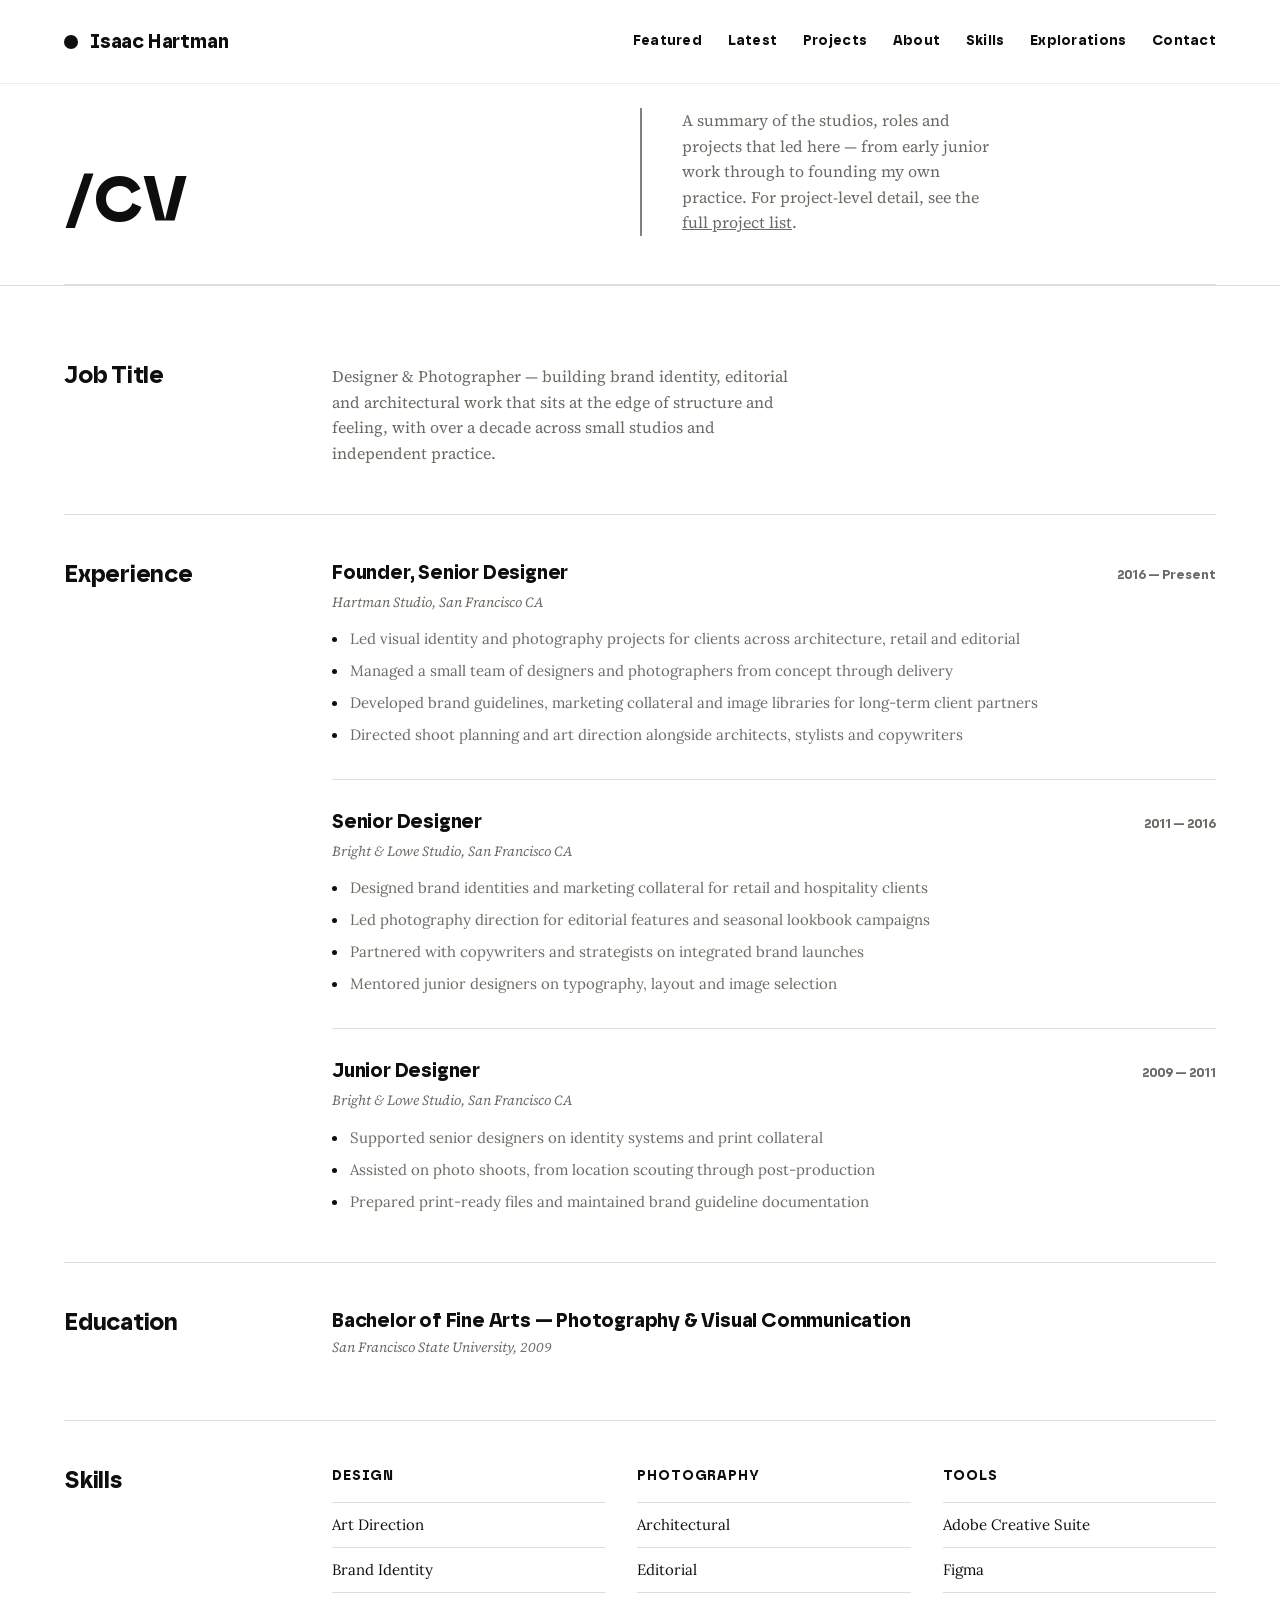
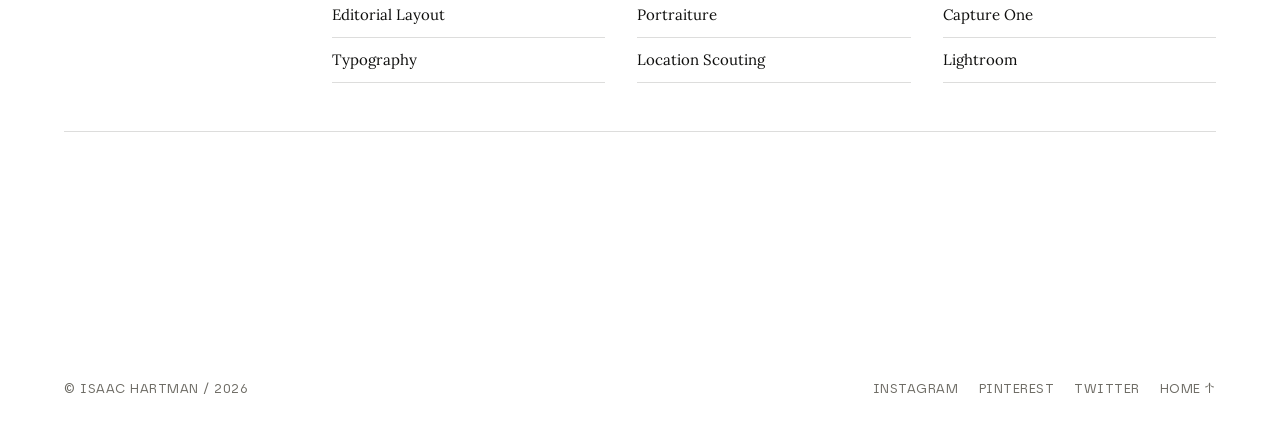
==== commit c9507aab: "Switch paragraph font to Source Serif 4 and let the featured paragraph fill its column Co-Authored-B" ====
--- a/cv.html
+++ b/cv.html
@@ -9,9 +9,9 @@
 <!-- Body reader font: Lora (rounded classic serif) — see README to swap -->
 <link rel="preconnect" href="https://fonts.googleapis.com">
 <link rel="preconnect" href="https://fonts.gstatic.com" crossorigin>
-<link href="https://fonts.googleapis.com/css2?family=Lora:ital,wght@0,400;0,500;0,600;1,400&family=Playfair+Display:ital,wght@0,400;0,500;0,600;0,700;1,400&display=swap" rel="stylesheet">
-
-<link rel="stylesheet" href="css/style.css">
+<link href="https://fonts.googleapis.com/css2?family=Lora:ital,wght@0,400;0,500;0,600;1,400&family=Source+Serif+4:ital,opsz,wght@0,8..60,400;0,8..60,500;0,8..60,600;0,8..60,700;1,8..60,400&display=swap" rel="stylesheet">
+
+<link rel="stylesheet" href="css/style.css?v=20261102f">
 </head>
 <body>
 
@@ -223,6 +223,6 @@
   </div>
 </div>
 
-<script src="js/main.js"></script>
+<script src="js/main.js?v=20261102f"></script>
 </body>
 </html>
--- a/css/style.css
+++ b/css/style.css
@@ -77,7 +77,7 @@
 :root {
   --font-head: 'Safiro', 'Helvetica Neue', Helvetica, Arial, sans-serif;
   --font-body: 'Lora', Georgia, 'Times New Roman', serif;
-  --font-p: 'Playfair Display', Georgia, 'Times New Roman', serif;
+  --font-p: 'Source Serif 4', Georgia, 'Times New Roman', serif;
 
   --ink: #0e0e0d;
   --paper: #ffffff;
@@ -121,8 +121,8 @@
   text-wrap: balance;
 }
 p { margin: 0; }
-/* Every paragraph reads in Playfair Display, including the small uppercase label paragraphs. */
-p, p.meta, p.tag, .modal-project-info p strong { font-family: var(--font-p); }
+/* Every paragraph reads in Source Serif 4, including the small uppercase label paragraphs. */
+p, p.meta, .modal-project-info p strong { font-family: var(--font-p); }
 button { font-family: inherit; cursor: pointer; }
 input, textarea { font-family: var(--font-body); }
 
@@ -414,7 +414,7 @@
 }
 .featured-media { aspect-ratio: 4 / 3; }
 .featured-info h3 { font-size: clamp(1.4rem, 2.4vw, 2rem); font-weight: 600; line-height: 1.3; margin-bottom: 20px; }
-.featured-copy { color: var(--muted); font-size: 16px; max-width: 46ch; margin-bottom: 24px; }
+.featured-copy { color: var(--muted); font-size: 16px; margin-bottom: 24px; }
 .link-arrow { font-family: var(--font-head); font-weight: 700; font-size: 13px; letter-spacing: 0.03em; }
 
 /* =========================================================
@@ -525,6 +525,20 @@
 .explorations-grid { display: grid; grid-template-columns: 1fr 320px; gap: 48px; align-items: center; }
 .explore-gallery { display: grid; grid-template-columns: repeat(4, 1fr); gap: 10px; }
 .explore-gallery > div { aspect-ratio: 3/4; }
+.explore-gallery > div[data-lightbox] { cursor: none; }
+.explore-gallery > div[data-lightbox]:focus-visible { outline: 2px solid var(--ink); outline-offset: 3px; }
+.explore-gallery > div[data-type="video"]::after,
+.explore-gallery > div[data-type="model"]::after {
+  position: absolute; left: 8px; bottom: 8px;
+  padding: 3px 7px;
+  border-radius: 3px;
+  background: var(--ink);
+  color: #fff;
+  font-family: var(--font-head); font-size: 10px; font-weight: 700; letter-spacing: 0.08em;
+  pointer-events: none;
+}
+.explore-gallery > div[data-type="video"]::after { content: '▶ VIDEO'; }
+.explore-gallery > div[data-type="model"]::after { content: '3D'; }
 .exploration-copy h3 { font-size: clamp(1.6rem, 3vw, 2.2rem); margin-bottom: 16px; }
 .exploration-copy p { color: var(--muted); margin-bottom: 22px; }
 
@@ -640,6 +654,7 @@
   max-width: 480px;
   max-height: 88vh;
   overflow-y: auto;
+  border-radius: 10px;
   padding: clamp(28px, 5vw, 44px);
   transform: translateY(24px) scale(0.98);
   transition: transform 0.4s var(--ease);
@@ -675,9 +690,13 @@
 .form-note { margin-top: 14px; font-size: 13px; color: var(--muted); min-height: 1.2em; }
 
 .modal-project { max-width: 920px; padding: 0; }
+/* The project modal scrolls (gallery), so the close button stays pinned top-right above the sticky info column.
+   The negative bottom margin offsets its height (36px + 18px) so it overlays the content without shifting it. */
+.modal-project .modal-close { position: sticky; top: 18px; right: auto; z-index: 5; margin: 18px 18px -54px auto; }
+.modal-project .modal-close:not(:hover) { background: var(--paper); }
 .modal-project-grid { display: grid; grid-template-columns: 1.2fr 1fr; }
 .modal-project-media { aspect-ratio: 4/3; overflow: hidden; }
-.modal-project-media img { width: 100%; height: 100%; object-fit: cover; }
+.modal-project-media img { width: 100%; height: 100%; object-fit: cover; border-radius: 10px; }
 /* Gallery: every image stacked at its natural ratio; the info column stays pinned while they scroll. */
 .modal-project-media.has-gallery { aspect-ratio: auto; display: flex; flex-direction: column; gap: 2px; }
 .modal-project-media.has-gallery img { height: auto; }
@@ -687,13 +706,115 @@
 .modal-project-info .tag { margin-top: 20px; margin-bottom: 10px; }
 .modal-project-info .tag:first-of-type { margin-top: 0; }
 .modal-project-info p { color: var(--muted); font-size: 16px; }
-.modal-project-info p.tag { font-size: 15px; }
+.modal-project-info p.tag { font-size: 13px; color: #fff; }
 .modal-project-info strong { color: var(--ink); font-family: var(--font-head); font-weight: 700; font-size: 13px; text-transform: uppercase; letter-spacing: 0.03em; }
 .modal-project-info ul { margin-top: 6px; }
 .modal-project-info ul li { padding: 6px 0; border-top: 1px solid var(--line); color: var(--muted); font-size: 15px; }
 .modal-project-info ul li:last-child { border-bottom: 1px solid var(--line); }
 .modal-project-info .pm-link { display: inline-block; margin-top: 24px; font-size: 14px; border-bottom: 1px solid currentColor; padding-bottom: 2px; }
 .modal-project-info .pm-link[hidden] { display: none; }
+
+/* =========================================================
+   LIGHTBOX (Explorations gallery)
+   ========================================================= */
+.lightbox { background: rgba(14, 14, 13, 0.92); gap: clamp(8px, 2vw, 24px); }
+.lightbox [hidden] { display: none !important; }
+.lightbox-stage { margin: 0; display: flex; flex-direction: column; align-items: center; gap: 14px; min-width: 0; }
+.lightbox-media { display: flex; justify-content: center; }
+.lightbox-media img,
+.lightbox-media video {
+  display: block;
+  max-width: min(78vw, 1000px);
+  max-height: max(220px, calc(100vh - 330px));
+  width: auto; height: auto;
+  object-fit: contain;
+  border-radius: 10px;
+  opacity: 1;
+  transition: opacity 0.25s var(--ease);
+}
+.lightbox-media video { background: #000; }
+.lightbox-media img.is-loading { opacity: 0; }
+
+/* 3D view: a fixed-size stage the canvas fills; the model auto-rotates until you drag it. */
+.lightbox-model {
+  position: relative;
+  width: min(78vw, 900px);
+  height: max(260px, calc(100vh - 330px));
+  border-radius: 10px;
+  background: radial-gradient(circle at 50% 38%, #3b3b39 0%, #1d1d1c 100%);
+  overflow: hidden;
+  touch-action: none;
+  cursor: grab;
+}
+.lightbox-model:active { cursor: grabbing; }
+.lightbox-model canvas { display: block; width: 100%; height: 100%; }
+.lightbox-model::after {
+  position: absolute; inset: 0;
+  display: flex; align-items: center; justify-content: center;
+  color: rgba(255, 255, 255, 0.7);
+  font-family: var(--font-head); font-size: 13px; font-weight: 700; letter-spacing: 0.06em;
+  pointer-events: none;
+}
+.lightbox-model[data-status="loading"]::after { content: 'Loading 3D model…'; }
+.lightbox-model[data-status="error"]::after { content: 'This 3D model could not be loaded.'; }
+.lightbox-hint {
+  position: absolute; left: 0; right: 0; bottom: 12px; margin: 0;
+  text-align: center;
+  color: rgba(255, 255, 255, 0.5);
+  font-family: var(--font-head); font-size: 11px; font-weight: 700; letter-spacing: 0.08em;
+  text-transform: uppercase;
+  pointer-events: none;
+}
+.lightbox-model:not([data-status=""]) .lightbox-hint { display: none; }
+
+/* Details box under the media: title, caption and a few "Label: value" lines. */
+.lightbox-info {
+  width: min(92vw, 560px);
+  padding: 14px 18px 12px;
+  border: 1px solid rgba(255, 255, 255, 0.14);
+  border-radius: 10px;
+  background: rgba(255, 255, 255, 0.07);
+  color: #fff;
+  text-align: left;
+}
+.lightbox-info h3 { margin: 0 0 4px; font-size: 17px; line-height: 1.25; color: #fff; }
+.lightbox-info p { margin: 0 0 10px; font-size: 15px; line-height: 1.5; color: rgba(255, 255, 255, 0.82); }
+.lightbox-info ul { margin: 0; }
+.lightbox-info li {
+  display: flex; gap: 14px; align-items: baseline;
+  padding: 6px 0;
+  border-top: 1px solid rgba(255, 255, 255, 0.12);
+  font-size: 13px; line-height: 1.4;
+  color: rgba(255, 255, 255, 0.7);
+}
+.lightbox-label {
+  flex: none; min-width: 84px;
+  font-family: var(--font-head); font-size: 10px; font-weight: 700; letter-spacing: 0.08em; text-transform: uppercase;
+  color: rgba(255, 255, 255, 0.95);
+}
+.lightbox-count { color: rgba(255, 255, 255, 0.7); font-family: var(--font-head); font-size: 12px; font-weight: 700; letter-spacing: 0.08em; }
+.lightbox-close, .lightbox-nav {
+  width: 44px; height: 44px;
+  border: 1px solid rgba(255, 255, 255, 0.35);
+  border-radius: 50%;
+  background: transparent;
+  color: #fff;
+  font-size: 20px;
+  line-height: 1;
+  display: flex; align-items: center; justify-content: center;
+  flex: none;
+  transition: background 0.25s var(--ease), color 0.25s var(--ease);
+}
+.lightbox-close { position: absolute; top: 18px; right: 18px; }
+.lightbox-close:hover, .lightbox-nav:hover { background: #fff; color: var(--ink); }
+@media (max-width: 720px) {
+  .lightbox { padding: 12px; }
+  .lightbox-nav { position: absolute; bottom: 24px; }
+  .lightbox-prev { left: calc(50% - 56px); }
+  .lightbox-next { right: calc(50% - 56px); }
+  .lightbox-media img, .lightbox-media video { max-width: 92vw; max-height: max(200px, calc(100vh - 400px)); }
+  .lightbox-model { width: 92vw; height: max(240px, calc(100vh - 400px)); }
+}
 
 /* =========================================================
    RESPONSIVE
